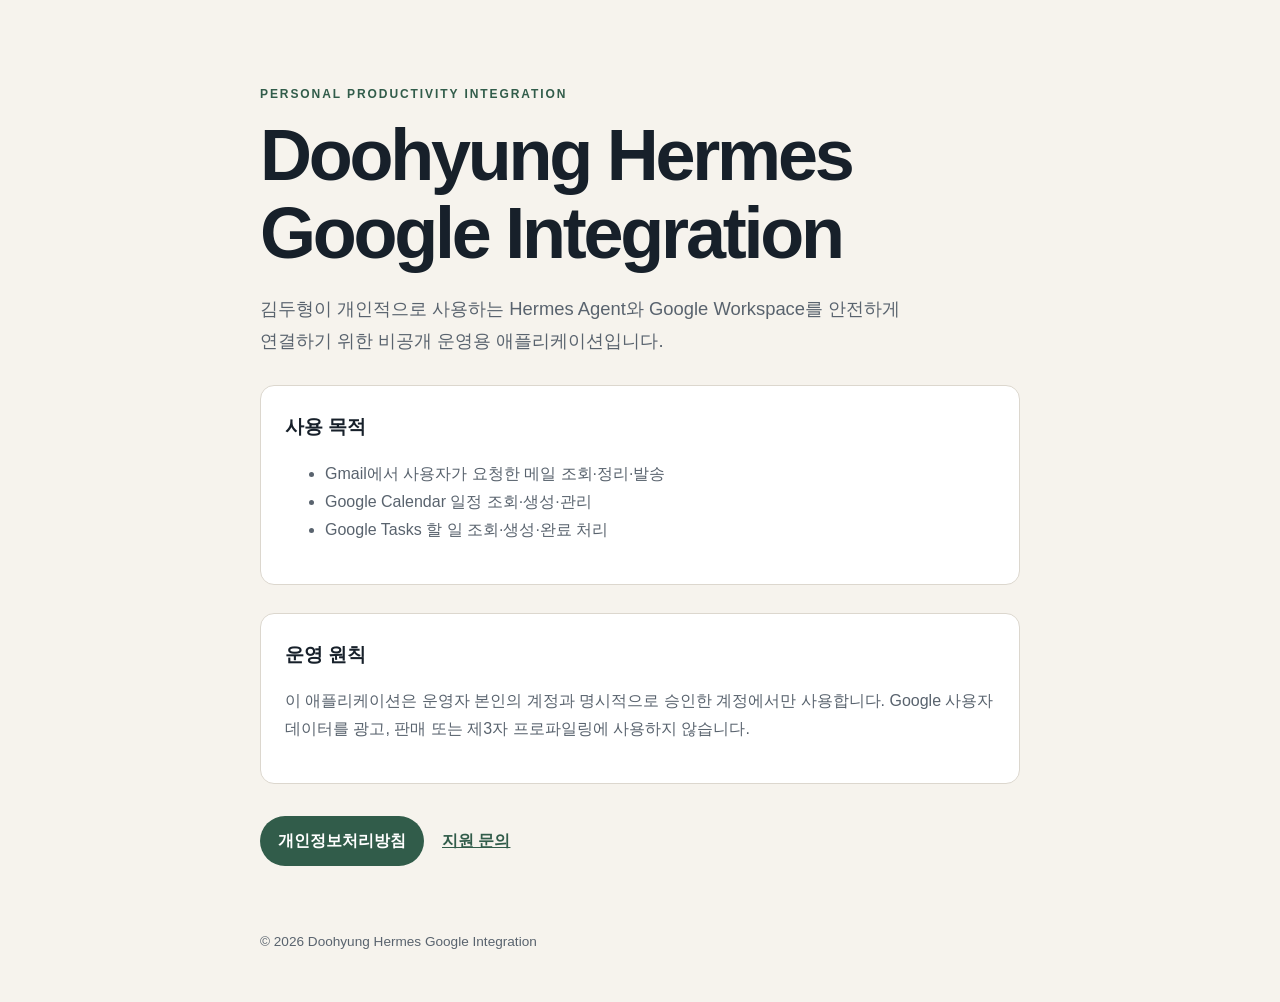
==== index.html @ e2269671 "Add OAuth app homepage and privacy policy" ====
<!doctype html>
<html lang="ko">
<head>
  <meta charset="utf-8">
  <meta name="viewport" content="width=device-width, initial-scale=1">
  <title>Doohyung Hermes Google Integration</title>
  <meta name="description" content="김두형의 개인용 Hermes Agent Google Workspace 연동 안내">
  <link rel="stylesheet" href="style.css">
</head>
<body>
  <main>
    <p class="eyebrow">PERSONAL PRODUCTIVITY INTEGRATION</p>
    <h1>Doohyung Hermes<br>Google Integration</h1>
    <p class="lead">김두형이 개인적으로 사용하는 Hermes Agent와 Google Workspace를 안전하게 연결하기 위한 비공개 운영용 애플리케이션입니다.</p>

    <section>
      <h2>사용 목적</h2>
      <ul>
        <li>Gmail에서 사용자가 요청한 메일 조회·정리·발송</li>
        <li>Google Calendar 일정 조회·생성·관리</li>
        <li>Google Tasks 할 일 조회·생성·완료 처리</li>
      </ul>
    </section>

    <section>
      <h2>운영 원칙</h2>
      <p>이 애플리케이션은 운영자 본인의 계정과 명시적으로 승인한 계정에서만 사용합니다. Google 사용자 데이터를 광고, 판매 또는 제3자 프로파일링에 사용하지 않습니다.</p>
    </section>

    <div class="actions">
      <a class="button" href="privacy.html">개인정보처리방침</a>
      <a class="text-link" href="mailto:enguddkdlel@gmail.com">지원 문의</a>
    </div>
  </main>
  <footer>© 2026 Doohyung Hermes Google Integration</footer>
</body>
</html>
---- style.css ----
:root {
  color-scheme: light;
  --ink: #17202a;
  --muted: #59636e;
  --paper: #f6f3ed;
  --card: #ffffff;
  --accent: #315c4a;
  --line: #dcd7ce;
}
* { box-sizing: border-box; }
body {
  margin: 0;
  font-family: -apple-system, BlinkMacSystemFont, "Segoe UI", "Noto Sans KR", sans-serif;
  color: var(--ink);
  background: var(--paper);
  line-height: 1.75;
}
main { width: min(760px, calc(100% - 40px)); margin: 0 auto; padding: 72px 0 48px; }
h1 { margin: 8px 0 20px; font-size: clamp(2.2rem, 7vw, 4.5rem); line-height: 1.08; letter-spacing: -0.045em; }
h2 { margin: 0 0 10px; font-size: 1.2rem; }
p, li { color: var(--muted); }
.lead { max-width: 660px; font-size: 1.15rem; }
.eyebrow { color: var(--accent); font-size: .75rem; font-weight: 800; letter-spacing: .16em; }
.updated { font-size: .9rem; }
section { margin-top: 28px; padding: 24px; background: var(--card); border: 1px solid var(--line); border-radius: 14px; }
.actions { display: flex; gap: 18px; align-items: center; margin-top: 32px; }
.button { display: inline-block; padding: 11px 18px; color: white; background: var(--accent); border-radius: 999px; text-decoration: none; font-weight: 700; }
a { color: var(--accent); }
.text-link { font-weight: 700; }
footer { width: min(760px, calc(100% - 40px)); margin: 0 auto; padding: 16px 0 48px; color: var(--muted); font-size: .85rem; }
@media (max-width: 520px) { main { padding-top: 44px; } section { padding: 19px; } .actions { align-items: flex-start; flex-direction: column; } }
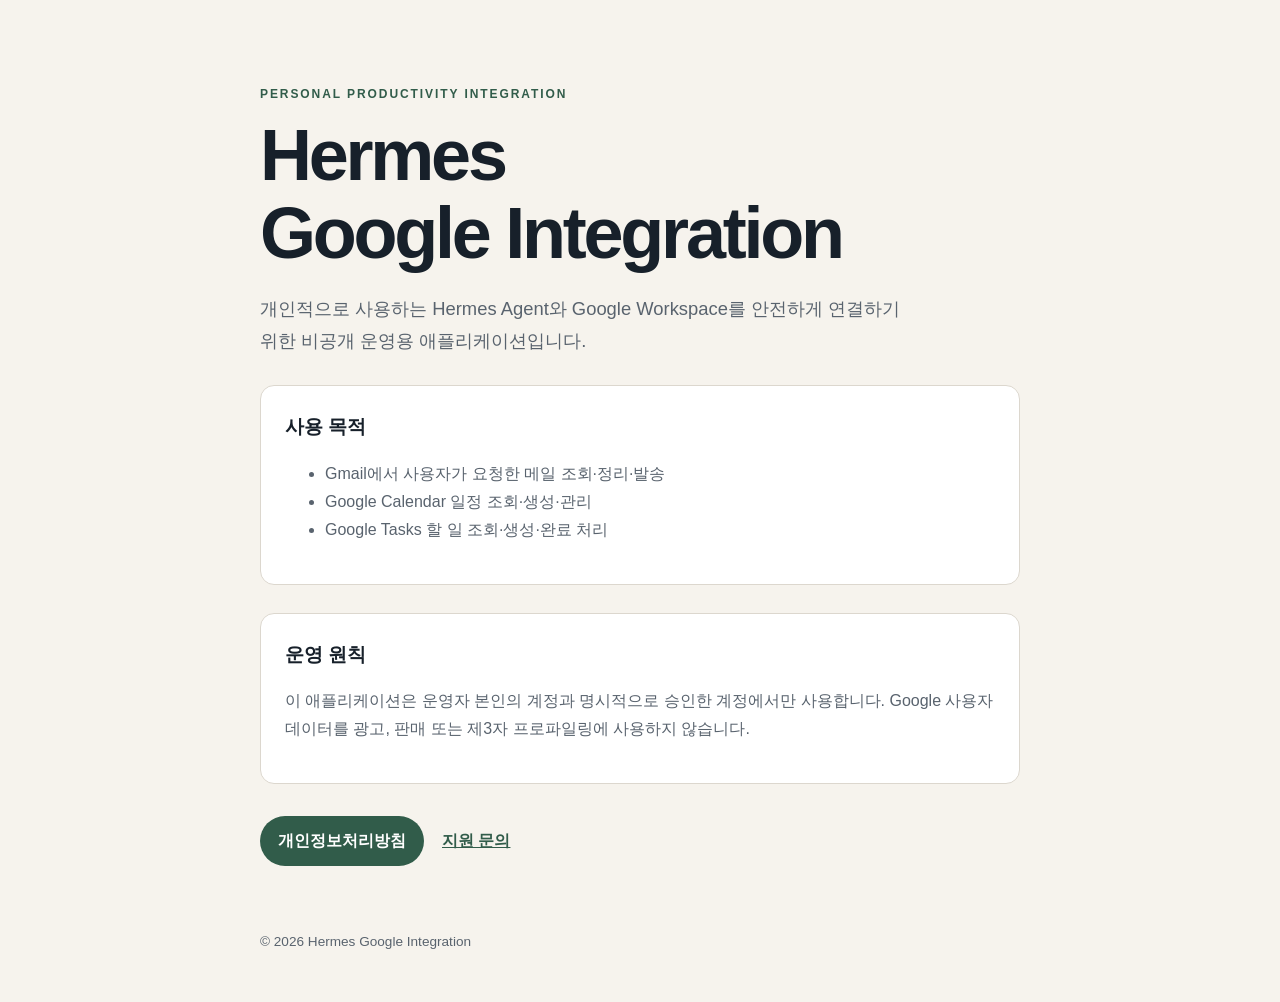
==== commit 73223560: "Remove personal name from public pages" ====
--- a/index.html
+++ b/index.html
@@ -3,15 +3,15 @@
 <head>
   <meta charset="utf-8">
   <meta name="viewport" content="width=device-width, initial-scale=1">
-  <title>Doohyung Hermes Google Integration</title>
-  <meta name="description" content="김두형의 개인용 Hermes Agent Google Workspace 연동 안내">
+  <title>Hermes Google Integration</title>
+  <meta name="description" content="개인용 Hermes Agent Google Workspace 연동 안내">
   <link rel="stylesheet" href="style.css">
 </head>
 <body>
   <main>
     <p class="eyebrow">PERSONAL PRODUCTIVITY INTEGRATION</p>
-    <h1>Doohyung Hermes<br>Google Integration</h1>
-    <p class="lead">김두형이 개인적으로 사용하는 Hermes Agent와 Google Workspace를 안전하게 연결하기 위한 비공개 운영용 애플리케이션입니다.</p>
+    <h1>Hermes<br>Google Integration</h1>
+    <p class="lead">개인적으로 사용하는 Hermes Agent와 Google Workspace를 안전하게 연결하기 위한 비공개 운영용 애플리케이션입니다.</p>
 
     <section>
       <h2>사용 목적</h2>
@@ -32,6 +32,6 @@
       <a class="text-link" href="mailto:enguddkdlel@gmail.com">지원 문의</a>
     </div>
   </main>
-  <footer>© 2026 Doohyung Hermes Google Integration</footer>
+  <footer>© 2026 Hermes Google Integration</footer>
 </body>
 </html>
